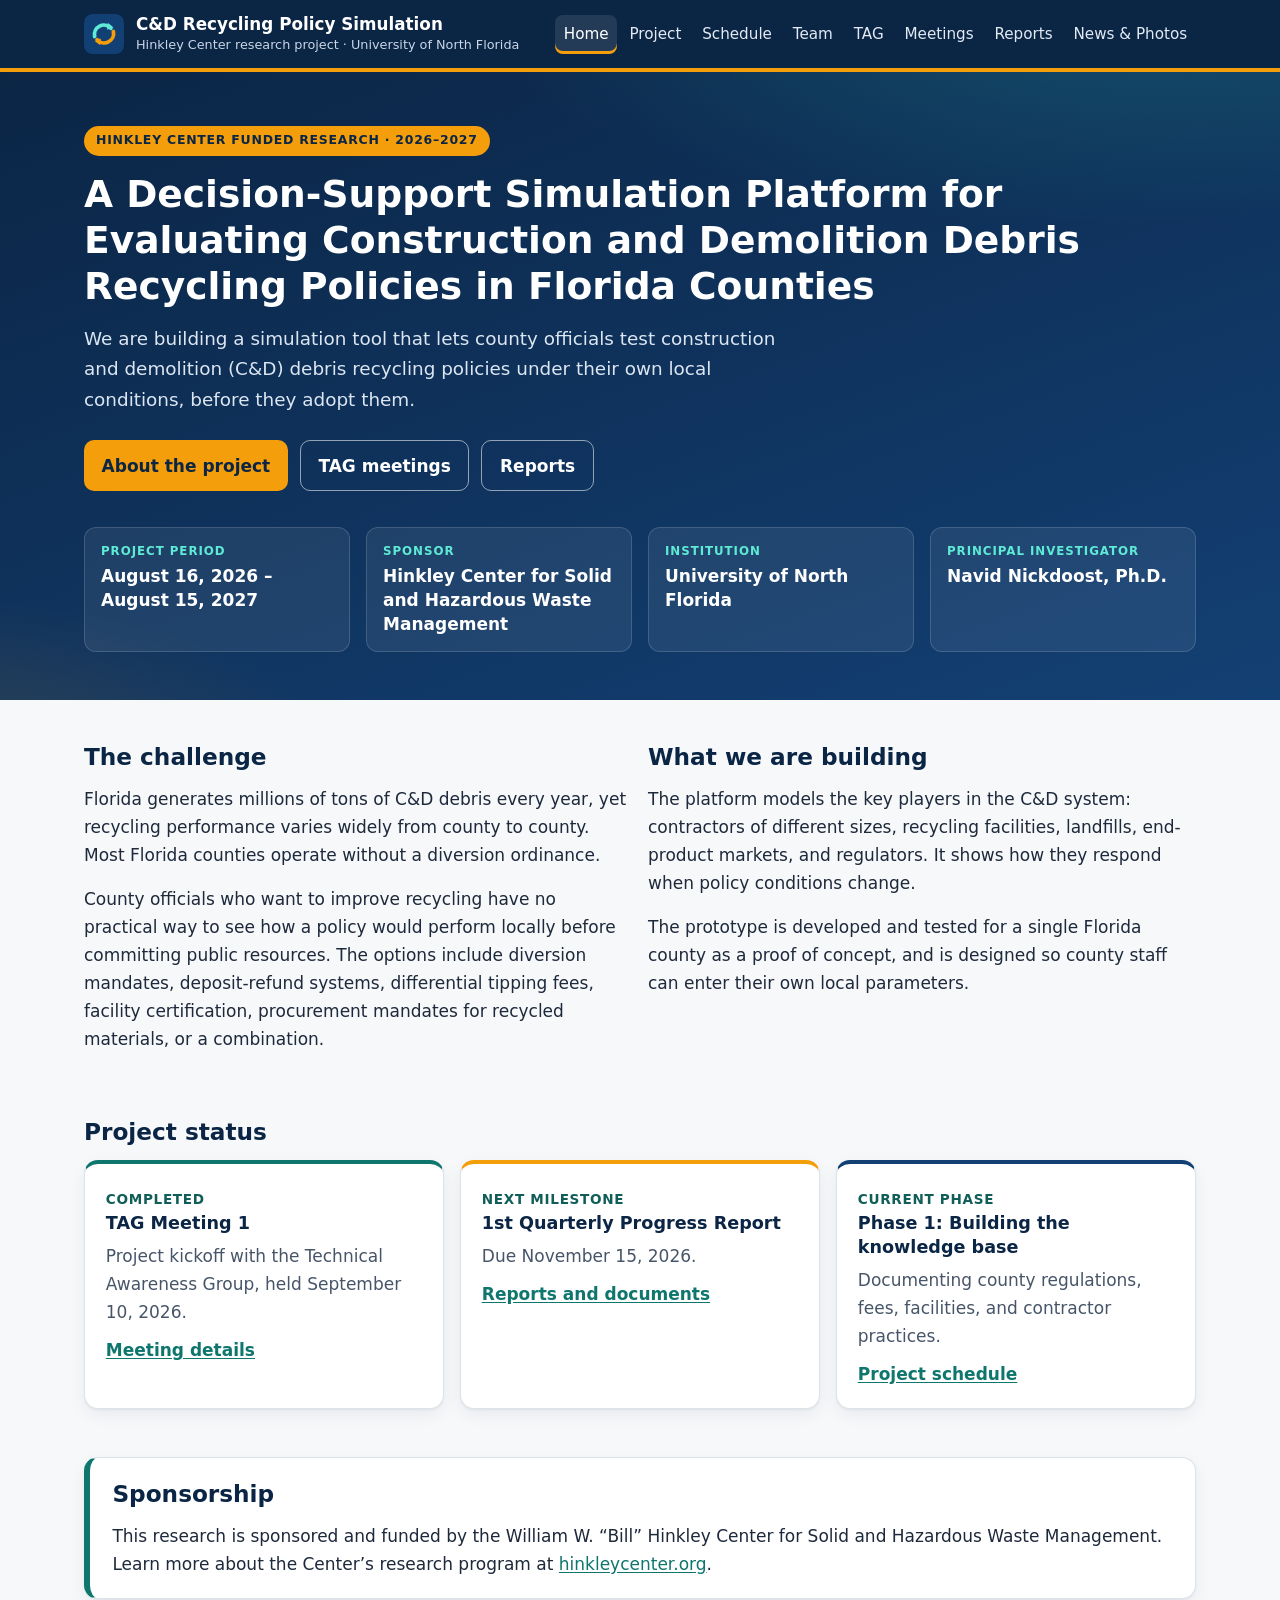
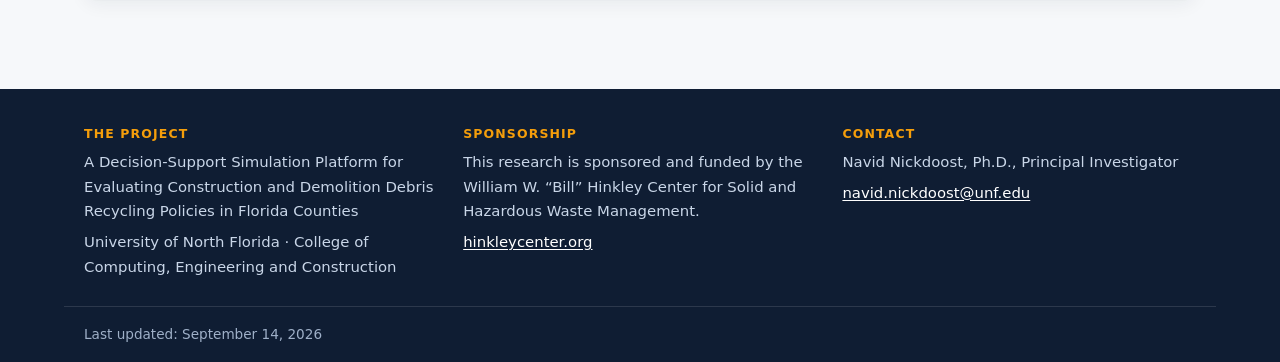
==== index.html @ fcd206d2 "Add project website" ====
<!DOCTYPE html>
<html lang="en">
<head>
  <meta charset="utf-8">
  <meta name="viewport" content="width=device-width, initial-scale=1">
  <title>C&amp;D Recycling Policy Simulation | Hinkley Center Research Project</title>
  <meta name="description" content="A Hinkley Center funded project at the University of North Florida building a simulation tool that lets Florida counties test construction and demolition debris recycling policies before adopting them.">
  <meta property="og:title" content="C&amp;D Recycling Policy Simulation | Hinkley Center Research Project">
  <meta property="og:description" content="A Hinkley Center funded project at the University of North Florida building a simulation tool that lets Florida counties test construction and demolition debris recycling policies before adopting them.">
  <meta property="og:type" content="website">
  <link rel="icon" href="favicon.svg" type="image/svg+xml">
  <link rel="stylesheet" href="style.css">
</head>
<body>
  <a class="skip-link" href="#main">Skip to main content</a>

  <header class="site-header">
    <div class="wrap header-inner">
      <a class="brand" href="index.html">
        <svg class="brand-mark" viewBox="0 0 64 64" aria-hidden="true" focusable="false"><rect width="64" height="64" rx="14" fill="#134074"/><path d="M17 36a15 15 0 0 1 26-13" fill="none" stroke="#5EEAD4" stroke-width="6" stroke-linecap="round"/><path d="M47 28a15 15 0 0 1-26 13" fill="none" stroke="#F59E0B" stroke-width="6" stroke-linecap="round"/><path d="M38 14l9 7-10 4z" fill="#5EEAD4"/><path d="M26 50l-9-7 10-4z" fill="#F59E0B"/></svg>
        <span>
          <span class="brand-name">C&amp;D Recycling Policy Simulation</span>
          <span class="brand-sub">Hinkley Center research project &middot; University of North Florida</span>
        </span>
      </a>
      <nav class="site-nav" aria-label="Main">
        <ul>
          <li><a href="index.html" aria-current="page">Home</a></li>
          <li><a href="project.html">Project</a></li>
          <li><a href="schedule.html">Schedule</a></li>
          <li><a href="team.html">Team</a></li>
          <li><a href="tag.html">TAG</a></li>
          <li><a href="meetings.html">Meetings</a></li>
          <li><a href="reports.html">Reports</a></li>
          <li><a href="news.html">News &amp; Photos</a></li>
        </ul>
      </nav>
    </div>
  </header>

  <main id="main">
    <section class="hero">
      <div class="wrap">
        <span class="eyebrow">Hinkley Center funded research &middot; 2026&ndash;2027</span>
        <h1>A Decision-Support Simulation Platform for Evaluating Construction and Demolition Debris Recycling Policies in Florida Counties</h1>
        <p class="lead">We are building a simulation tool that lets county officials test construction and demolition (C&amp;D) debris recycling policies under their own local conditions, before they adopt them.</p>
        <div class="actions">
          <a class="btn btn-primary" href="project.html">About the project</a>
          <a class="btn btn-ghost" href="meetings.html">TAG meetings</a>
          <a class="btn btn-ghost" href="reports.html">Reports</a>
        </div>
        <dl class="facts">
          <div class="fact"><dt>Project period</dt><dd>August 16, 2026 &ndash; August 15, 2027</dd></div>
          <div class="fact"><dt>Sponsor</dt><dd>Hinkley Center for Solid and Hazardous Waste Management</dd></div>
          <div class="fact"><dt>Institution</dt><dd>University of North Florida</dd></div>
          <div class="fact"><dt>Principal Investigator</dt><dd>Navid Nickdoost, Ph.D.</dd></div>
        </dl>
      </div>
    </section>

    <section class="section">
      <div class="wrap grid grid-wide">
        <div class="prose">
          <h2>The challenge</h2>
          <p>Florida generates millions of tons of C&amp;D debris every year, yet recycling performance varies widely from county to county. Most Florida counties operate without a diversion ordinance.</p>
          <p>County officials who want to improve recycling have no practical way to see how a policy would perform locally before committing public resources. The options include diversion mandates, deposit-refund systems, differential tipping fees, facility certification, procurement mandates for recycled materials, or a combination.</p>
        </div>
        <div class="prose">
          <h2>What we are building</h2>
          <p>The platform models the key players in the C&amp;D system: contractors of different sizes, recycling facilities, landfills, end-product markets, and regulators. It shows how they respond when policy conditions change.</p>
          <p>The prototype is developed and tested for a single Florida county as a proof of concept, and is designed so county staff can enter their own local parameters.</p>
        </div>
      </div>
    </section>

    <section class="section">
      <div class="wrap">
        <h2>Project status</h2>
        <div class="grid">
          <div class="card card-accent">
            <span class="meta">Completed</span>
            <h3>TAG Meeting 1</h3>
            <p>Project kickoff with the Technical Awareness Group, held September 10, 2026.</p>
            <a class="more" href="meetings.html#tag-1">Meeting details</a>
          </div>
          <div class="card card-amber">
            <span class="meta">Next milestone</span>
            <h3>1st Quarterly Progress Report</h3>
            <p>Due November 15, 2026.</p>
            <a class="more" href="reports.html">Reports and documents</a>
          </div>
          <div class="card card-navy">
            <span class="meta">Current phase</span>
            <h3>Phase 1: Building the knowledge base</h3>
            <p>Documenting county regulations, fees, facilities, and contractor practices.</p>
            <a class="more" href="schedule.html">Project schedule</a>
          </div>
        </div>
      </div>
    </section>

    <section class="section">
      <div class="wrap">
        <div class="sponsor">
          <h2>Sponsorship</h2>
          <p>This research is sponsored and funded by the William W. &ldquo;Bill&rdquo; Hinkley Center for Solid and Hazardous Waste Management. Learn more about the Center&rsquo;s research program at <a href="https://www.hinkleycenter.org/">hinkleycenter.org</a>.</p>
        </div>
      </div>
    </section>

  </main>

  <footer class="site-footer">
    <div class="wrap footer-grid">
      <div>
        <h2>The project</h2>
        <p>A Decision-Support Simulation Platform for Evaluating Construction and Demolition Debris Recycling Policies in Florida Counties</p>
        <p>University of North Florida &middot; College of Computing, Engineering and Construction</p>
      </div>
      <div>
        <h2>Sponsorship</h2>
        <p>This research is sponsored and funded by the William W. &ldquo;Bill&rdquo; Hinkley Center for Solid and Hazardous Waste Management.</p>
        <p><a href="https://www.hinkleycenter.org/">hinkleycenter.org</a></p>
      </div>
      <div>
        <h2>Contact</h2>
        <p>Navid Nickdoost, Ph.D., Principal Investigator</p>
        <p><a href="mailto:navid.nickdoost@unf.edu">navid.nickdoost@unf.edu</a></p>
      </div>
    </div>
    <div class="wrap footer-bottom">
      <!-- Update this date whenever you change the site. -->
      Last updated: September 14, 2026
    </div>
  </footer>
</body>
</html>
---- style.css ----
/* ==========================================================================
   C&D Recycling Policy Simulation — project website styles
   Palette: navy / teal / amber. All text colour pairs meet WCAG 2.1 AA.
   ========================================================================== */

:root {
  --navy: #0B2545;
  --navy-2: #134074;
  --navy-ink: #0F1D33;
  --teal: #0F766E;
  --teal-dark: #115E59;
  --teal-soft: #E6F4F1;
  --teal-bright: #5EEAD4;
  --amber: #F59E0B;
  --amber-soft: #FEF3C7;
  --amber-ink: #92400E;
  --ink: #1E293B;
  --muted: #475569;
  --line: #DDE3EA;
  --bg: #F6F8FA;
  --card: #FFFFFF;
  --radius: 14px;
  --shadow: 0 1px 2px rgba(15, 29, 51, .06), 0 6px 18px rgba(15, 29, 51, .06);
  --max: 72rem;
}

*, *::before, *::after { box-sizing: border-box; }
html { -webkit-text-size-adjust: 100%; }
body {
  margin: 0;
  background: var(--bg);
  color: var(--ink);
  font: 17px/1.65 system-ui, -apple-system, "Segoe UI", Roboto, "Helvetica Neue", Arial, sans-serif;
}
img { max-width: 100%; height: auto; }
a { color: var(--teal); text-underline-offset: 2px; }
a:hover { color: var(--teal-dark); }
:focus-visible { outline: 3px solid var(--amber); outline-offset: 2px; border-radius: 4px; }

.visually-hidden {
  position: absolute !important; width: 1px; height: 1px; padding: 0; margin: -1px;
  overflow: hidden; clip: rect(0 0 0 0); white-space: nowrap; border: 0;
}
.skip-link {
  position: absolute; left: -999px; top: 0; z-index: 10;
  background: var(--amber); color: var(--navy); padding: .6rem 1rem; font-weight: 700;
}
.skip-link:focus { left: 1rem; top: 1rem; }

.wrap { max-width: var(--max); margin: 0 auto; padding-inline: 20px; }

/* ---------- Header & navigation ---------- */
.site-header { background: var(--navy); color: #fff; border-bottom: 4px solid var(--amber); }
.header-inner {
  display: flex; align-items: center; justify-content: space-between;
  gap: .75rem 1.5rem; flex-wrap: wrap; padding-block: .85rem;
}
.brand { display: flex; align-items: center; gap: .75rem; color: #fff; text-decoration: none; }
.brand:hover { color: #fff; }
.brand-mark { width: 40px; height: 40px; flex: none; }
.brand-name { display: block; font-weight: 700; font-size: 1.05rem; line-height: 1.2; }
.brand-sub { display: block; font-size: .8rem; color: #C9D6E8; }
.site-nav ul { list-style: none; margin: 0; padding: 0; display: flex; gap: .2rem; }
.site-nav a {
  display: block; padding: .45rem .55rem; border-radius: 8px;
  color: #E2EAF4; text-decoration: none; font-size: .95rem; font-weight: 500; white-space: nowrap;
}
.site-nav a:hover { background: rgba(255, 255, 255, .08); color: #fff; }
.site-nav a[aria-current="page"] {
  color: #fff; background: rgba(255, 255, 255, .1); box-shadow: inset 0 -3px 0 var(--amber);
}
@media (max-width: 1060px) {
  .site-nav { width: 100%; overflow-x: auto; -webkit-overflow-scrolling: touch; }
  .site-nav ul { padding-bottom: .3rem; }
}

/* ---------- Hero (home) ---------- */
.hero {
  color: #fff; padding-block: 3.25rem 3rem;
  background:
    radial-gradient(1100px 380px at 88% -12%, rgba(45, 212, 191, .20), transparent 60%),
    radial-gradient(760px 300px at -8% 112%, rgba(245, 158, 11, .16), transparent 60%),
    linear-gradient(160deg, var(--navy) 0%, var(--navy-2) 100%);
}
.eyebrow {
  display: inline-block; background: var(--amber); color: var(--navy);
  font-weight: 700; font-size: .78rem; letter-spacing: .06em; text-transform: uppercase;
  padding: .3rem .75rem; border-radius: 999px;
}
.hero h1 { font-size: clamp(1.55rem, 3.2vw, 2.35rem); line-height: 1.22; margin: 1rem 0 .9rem; max-width: 44ch; }
.hero .lead { font-size: 1.15rem; color: #DCE6F2; max-width: 62ch; margin: 0; }
.actions { display: flex; flex-wrap: wrap; gap: .75rem; margin-top: 1.6rem; }
.btn {
  display: inline-flex; align-items: center; gap: .4rem; padding: .65rem 1.1rem;
  border-radius: 10px; font-weight: 600; text-decoration: none;
}
.btn-primary { background: var(--amber); color: var(--navy); }
.btn-primary:hover { background: #FBBF24; color: var(--navy); }
.btn-ghost { border: 1.5px solid rgba(255, 255, 255, .55); color: #fff; }
.btn-ghost:hover { background: rgba(255, 255, 255, .1); color: #fff; }
.facts {
  display: grid; gap: 1rem; margin: 2.2rem 0 0; padding: 0;
  grid-template-columns: repeat(auto-fit, minmax(210px, 1fr));
}
.fact {
  background: rgba(255, 255, 255, .07); border: 1px solid rgba(255, 255, 255, .15);
  border-radius: 12px; padding: .9rem 1rem;
}
.fact dt { font-size: .74rem; text-transform: uppercase; letter-spacing: .08em; color: var(--teal-bright); font-weight: 700; }
.fact dd { margin: .25rem 0 0; font-weight: 600; line-height: 1.4; }

/* ---------- Inner page header ---------- */
.page-hero { background: linear-gradient(160deg, var(--navy), var(--navy-2)); color: #fff; padding-block: 2.2rem 2rem; }
.kicker { color: var(--teal-bright); font-weight: 700; font-size: .8rem; letter-spacing: .08em; text-transform: uppercase; }
.page-hero h1 { margin: .35rem 0 .4rem; font-size: clamp(1.6rem, 3vw, 2.2rem); line-height: 1.2; }
.page-hero p { color: #DCE6F2; max-width: 68ch; margin: 0; }

/* ---------- Sections & typography ---------- */
.section { padding-block: 2.6rem; }
.section + .section { padding-top: .4rem; }
h2 { font-size: 1.45rem; line-height: 1.3; color: var(--navy); margin: 0 0 .8rem; }
h3 { font-size: 1.1rem; line-height: 1.35; color: var(--navy); margin: 0 0 .4rem; }
.section-intro { color: var(--muted); max-width: 70ch; margin: -.3rem 0 1.3rem; }
.prose { max-width: 72ch; }
.prose p { margin: 0 0 1rem; }

/* ---------- Cards & grids ---------- */
.grid { display: grid; gap: 1rem; grid-template-columns: repeat(auto-fit, minmax(240px, 1fr)); }
.grid-wide { grid-template-columns: repeat(auto-fit, minmax(320px, 1fr)); }
.card {
  background: var(--card); border: 1px solid var(--line); border-radius: var(--radius);
  padding: 1.25rem 1.3rem; box-shadow: var(--shadow);
}
.card > p { margin: .35rem 0 0; color: var(--muted); }
.card-accent { border-top: 4px solid var(--teal); }
.card-amber { border-top: 4px solid var(--amber); }
.card-navy { border-top: 4px solid var(--navy-2); }
.card .meta { font-size: .85rem; font-weight: 700; color: var(--teal-dark); text-transform: uppercase; letter-spacing: .05em; }
.card a.more { display: inline-block; margin-top: .6rem; font-weight: 600; }

.phase-num {
  display: inline-grid; place-items: center; width: 2.1rem; height: 2.1rem; border-radius: 50%;
  background: var(--amber); color: var(--navy); font-weight: 800; margin-bottom: .6rem;
}
.plain-list { margin: .4rem 0 0; padding-left: 1.2rem; color: var(--muted); }
.plain-list li { margin-bottom: .3rem; }

/* ---------- Badges & callouts ---------- */
.badge {
  display: inline-block; font-size: .78rem; font-weight: 700; line-height: 1.4;
  padding: .18rem .6rem; border-radius: 999px; white-space: nowrap;
}
.badge-live { background: var(--teal-soft); color: var(--teal-dark); }
.badge-pending { background: var(--amber-soft); color: var(--amber-ink); }
.badge-planned { background: #EEF2F7; color: #334155; }

.note {
  background: var(--amber-soft); border-left: 5px solid var(--amber); border-radius: 10px;
  padding: .95rem 1.1rem; color: #5B3A06; max-width: 78ch;
}
.note p { margin: 0; }
.sponsor {
  background: #fff; border: 1px solid var(--line); border-left: 6px solid var(--teal);
  border-radius: var(--radius); padding: 1.3rem 1.4rem; box-shadow: var(--shadow);
}
.sponsor p { margin: .3rem 0 0; }

/* ---------- Tables ---------- */
.table-wrap { position: relative; overflow-x: auto; border: 1px solid var(--line); border-radius: 12px; background: #fff; box-shadow: var(--shadow); }
table { border-collapse: collapse; width: 100%; font-size: .95rem; }
caption { text-align: left; padding: .9rem 1rem .5rem; font-weight: 700; color: var(--navy); }
th, td { padding: .7rem 1rem; border-top: 1px solid var(--line); text-align: left; vertical-align: top; }
thead th {
  background: #F1F5F9; color: var(--navy); font-size: .78rem; text-transform: uppercase; letter-spacing: .05em;
}
tbody th { font-weight: 600; color: var(--ink); }
td.nowrap, th.nowrap { white-space: nowrap; }

/* Gantt chart */
.gantt { min-width: 760px; }
.gantt th.m, .gantt td.m { width: 2.3rem; padding: .6rem 0; text-align: center; }
.gantt td.m { border-left: 1px dashed #E5EAF0; }
.bar { display: block; height: .95rem; background: var(--teal); }
.bar.start { border-radius: 6px 0 0 6px; margin-left: 3px; }
.bar.end { border-radius: 0 6px 6px 0; margin-right: 3px; }
.bar.start.end { border-radius: 6px; }

/* ---------- Project page ---------- */
.abstract-layout {
  display: grid; gap: 2.2rem; align-items: start;
  grid-template-columns: minmax(0, 9fr) minmax(0, 11fr);
}
.framework {
  margin: 0; position: sticky; top: 1.5rem;
  background: #fff; border: 1px solid var(--line); border-radius: var(--radius);
  padding: .9rem; box-shadow: var(--shadow);
}
.framework img { display: block; width: 100%; height: auto; border-radius: 8px; }
.framework figcaption { margin-top: .75rem; font-size: .9rem; line-height: 1.5; color: var(--muted); }
.framework figcaption a { font-weight: 600; white-space: nowrap; }
@media (max-width: 980px) {
  .abstract-layout { grid-template-columns: 1fr; }
  .framework { position: static; }
}
.grid-tight { grid-template-columns: repeat(auto-fit, minmax(190px, 1fr)); }
.benefit-grid { grid-template-columns: repeat(auto-fit, minmax(min(420px, 100%), 1fr)); }
.benefit .benefit-lead { color: var(--teal-dark); font-weight: 700; margin: .1rem 0 .5rem; }
.benefit > p { color: var(--muted); }
.benefit .plain-list { margin-top: .6rem; }
.done-date { display: inline-block; margin-left: .35rem; font-size: .85rem; color: var(--muted); }

/* ---------- Team ---------- */
.person { display: flex; gap: 1rem; align-items: flex-start; }
.avatar {
  width: 84px; height: 84px; border-radius: 50%; flex: none; display: grid; place-items: center;
  background: linear-gradient(145deg, var(--navy), var(--navy-2)); color: #fff;
  font-weight: 700; font-size: 1.35rem; border: 3px solid var(--amber-soft); object-fit: cover;
}
.person h3 { margin-bottom: .1rem; }
.person p { margin: .25rem 0 0; color: var(--muted); font-size: .95rem; line-height: 1.5; }
.role {
  display: inline-block; margin-top: .25rem; font-size: .76rem; font-weight: 700; color: var(--teal-dark);
  background: var(--teal-soft); padding: .12rem .55rem; border-radius: 999px;
}

/* ---------- Meetings ---------- */
.meeting { display: grid; gap: .9rem; }
.meeting-head { display: flex; flex-wrap: wrap; align-items: center; justify-content: space-between; gap: .5rem; }
.meeting-head h2 { margin: 0; font-size: 1.3rem; }
.meeting dl { display: grid; grid-template-columns: max-content 1fr; gap: .35rem 1rem; margin: 0; }
.meeting dt { font-weight: 700; color: var(--navy); }
.meeting dd { margin: 0; color: var(--ink); }
.materials { list-style: none; margin: 0; padding: 0; display: grid; gap: .5rem; grid-template-columns: repeat(auto-fit, minmax(200px, 1fr)); }
.materials li {
  display: flex; justify-content: space-between; align-items: center; gap: .5rem;
  border: 1px solid var(--line); border-radius: 10px; padding: .55rem .8rem; background: #FBFCFD;
}
.materials .label { font-weight: 600; }

/* ---------- News timeline ---------- */
.timeline { list-style: none; margin: 0; padding: 0 0 0 .2rem; border-left: 3px solid #CFE7E2; max-width: 75ch; }
.timeline li { position: relative; padding: 0 0 1.6rem 1.5rem; }
.timeline li::before {
  content: ""; position: absolute; left: -10px; top: .35rem; width: 17px; height: 17px; border-radius: 50%;
  background: var(--amber); border: 3px solid var(--bg);
}
.timeline time { font-size: .85rem; font-weight: 700; color: var(--teal-dark); text-transform: uppercase; letter-spacing: .04em; }
.timeline h3 { margin: .15rem 0 .25rem; }
.timeline p { margin: 0; color: var(--muted); }
.photo-grid { display: grid; gap: 1rem; grid-template-columns: repeat(auto-fit, minmax(220px, 1fr)); }
.photo-grid figure { margin: 0; background: #fff; border: 1px solid var(--line); border-radius: 12px; overflow: hidden; }
.photo-grid img { display: block; width: 100%; aspect-ratio: 4 / 3; object-fit: cover; }
.photo-grid figcaption { padding: .6rem .8rem; font-size: .9rem; color: var(--muted); }

/* ---------- Footer ---------- */
.site-footer { background: var(--navy-ink); color: #C9D6E8; margin-top: 3rem; font-size: .93rem; }
.footer-grid { display: grid; gap: 1.6rem; grid-template-columns: repeat(auto-fit, minmax(230px, 1fr)); padding-block: 2.3rem 1.3rem; }
.site-footer h2 { font-size: .78rem; letter-spacing: .09em; text-transform: uppercase; color: var(--amber); margin: 0 0 .5rem; }
.site-footer p { margin: 0 0 .4rem; }
.site-footer a { color: #fff; }
.footer-bottom { border-top: 1px solid rgba(255, 255, 255, .12); padding-block: 1rem; font-size: .85rem; color: #9FB0C8; }

@media (max-width: 560px) {
  body { font-size: 16px; }
  .person { flex-direction: column; }
  .meeting dl { grid-template-columns: 1fr; }
  .meeting dd { margin-bottom: .4rem; }
}

@media print {
  .site-header, .site-nav, .actions, .skip-link { display: none; }
  .hero, .page-hero { background: none; color: var(--ink); }
  .hero .lead, .page-hero p { color: var(--ink); }
  .card, .table-wrap, .system { box-shadow: none; }
}
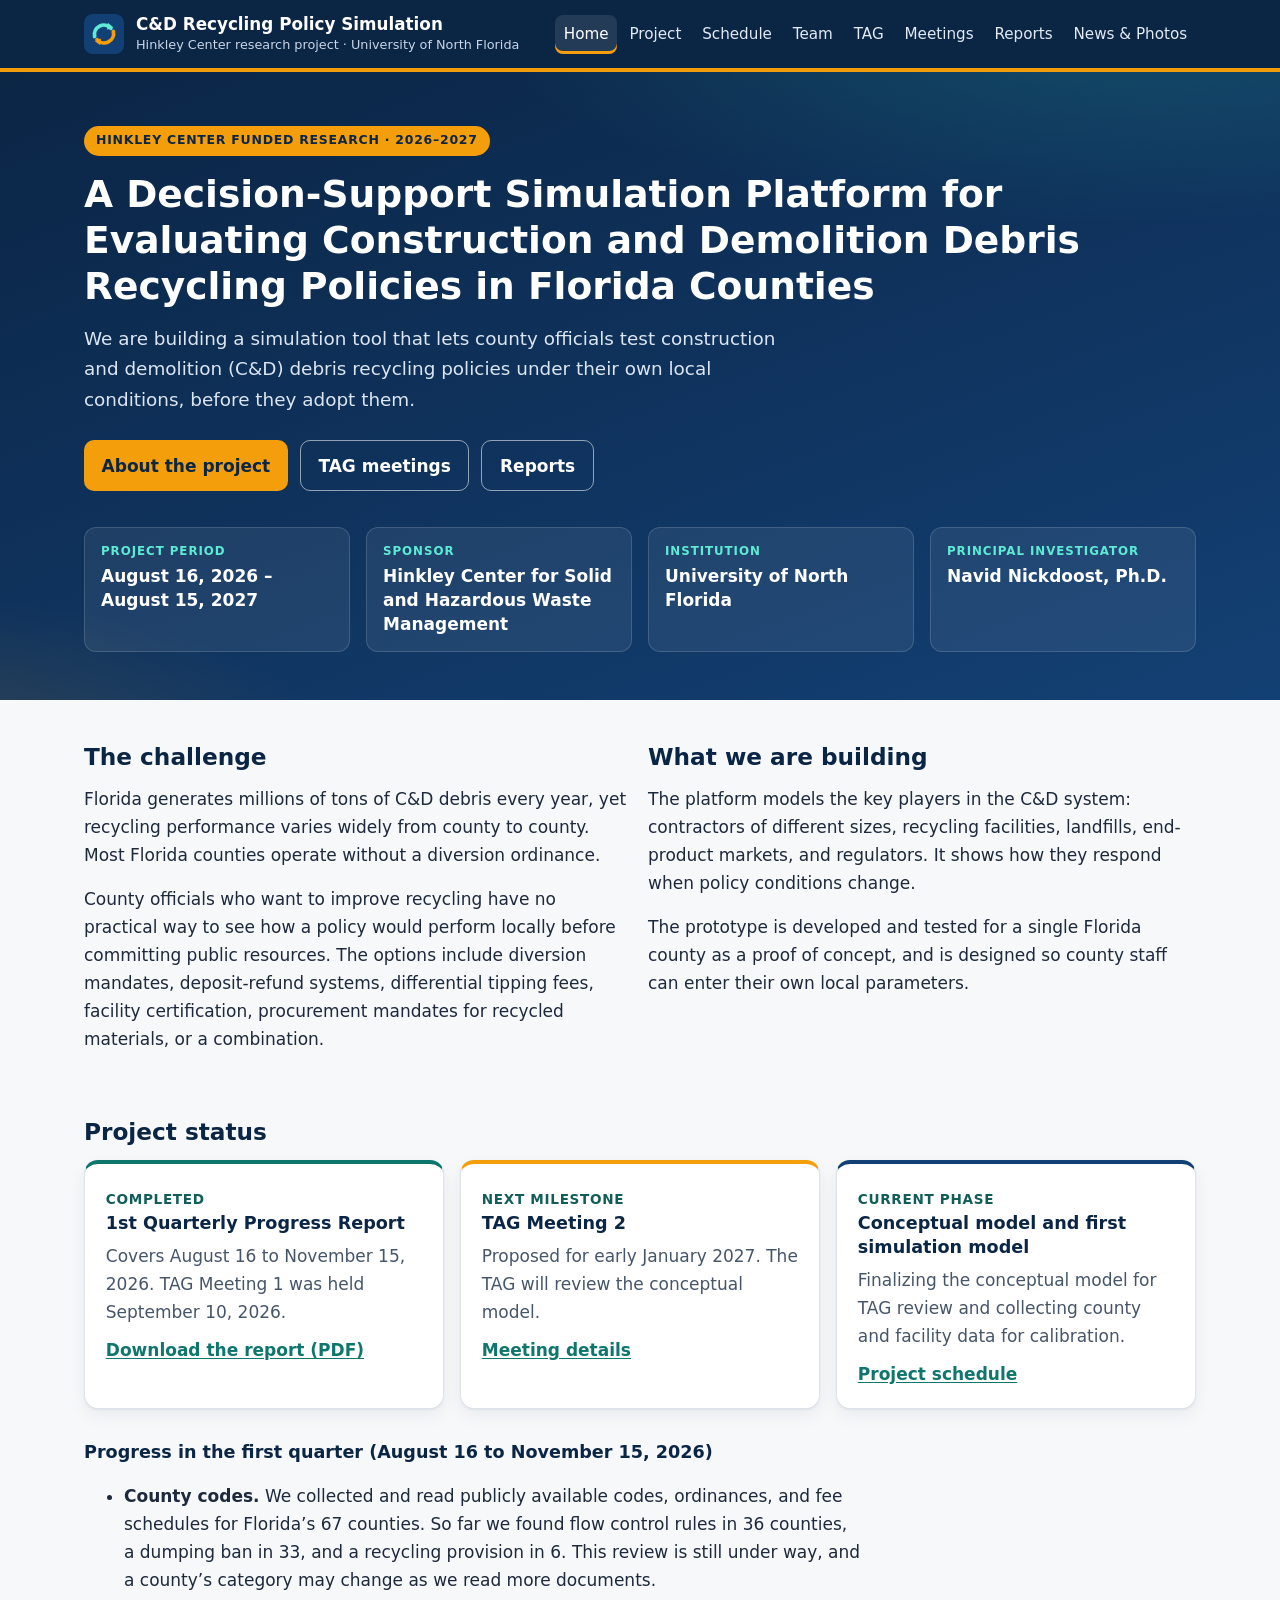
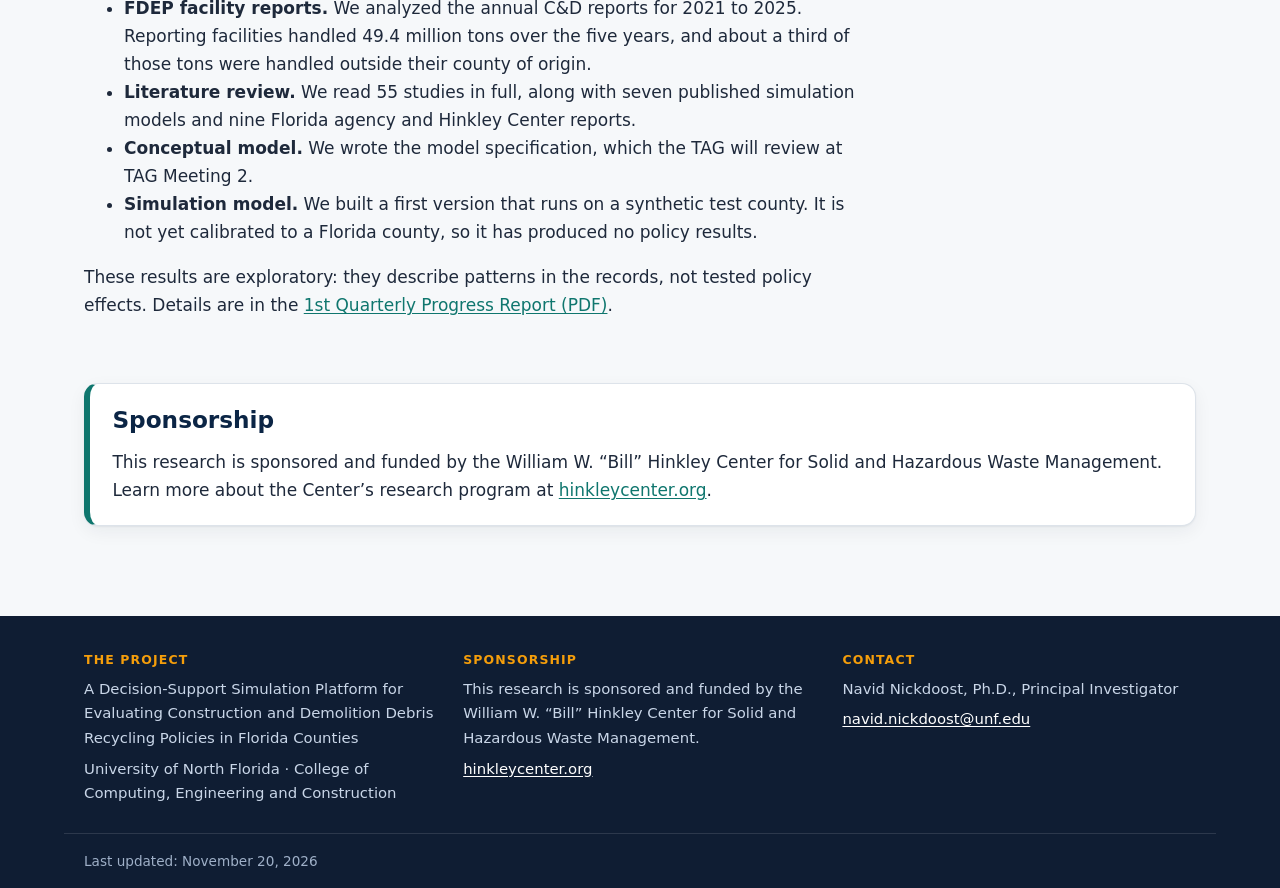
==== commit ae62c1bb: "Post 1st quarterly progress report, add TAG members, update project progress Co-Authored-By: Claude " ====
--- a/index.html
+++ b/index.html
@@ -79,22 +79,34 @@
         <div class="grid">
           <div class="card card-accent">
             <span class="meta">Completed</span>
-            <h3>TAG Meeting 1</h3>
-            <p>Project kickoff with the Technical Awareness Group, held September 10, 2026.</p>
-            <a class="more" href="meetings.html#tag-1">Meeting details</a>
+            <h3>1st Quarterly Progress Report</h3>
+            <p>Covers August 16 to November 15, 2026. TAG Meeting 1 was held September 10, 2026.</p>
+            <a class="more" href="Q1-progress-report.pdf">Download the report (PDF)</a>
           </div>
           <div class="card card-amber">
             <span class="meta">Next milestone</span>
-            <h3>1st Quarterly Progress Report</h3>
-            <p>Due November 15, 2026.</p>
-            <a class="more" href="reports.html">Reports and documents</a>
+            <h3>TAG Meeting 2</h3>
+            <p>Proposed for early January 2027. The TAG will review the conceptual model.</p>
+            <a class="more" href="meetings.html#tag-2">Meeting details</a>
           </div>
           <div class="card card-navy">
             <span class="meta">Current phase</span>
-            <h3>Phase 1: Building the knowledge base</h3>
-            <p>Documenting county regulations, fees, facilities, and contractor practices.</p>
+            <h3>Conceptual model and first simulation model</h3>
+            <p>Finalizing the conceptual model for TAG review and collecting county and facility data for calibration.</p>
             <a class="more" href="schedule.html">Project schedule</a>
           </div>
+        </div>
+
+        <div class="prose" style="margin-top:2rem">
+          <h3>Progress in the first quarter (August 16 to November 15, 2026)</h3>
+          <ul>
+            <li><strong>County codes.</strong> We collected and read publicly available codes, ordinances, and fee schedules for Florida&rsquo;s 67 counties. So far we found flow control rules in 36 counties, a dumping ban in 33, and a recycling provision in 6. This review is still under way, and a county&rsquo;s category may change as we read more documents.</li>
+            <li><strong>FDEP facility reports.</strong> We analyzed the annual C&amp;D reports for 2021 to 2025. Reporting facilities handled 49.4 million tons over the five years, and about a third of those tons were handled outside their county of origin.</li>
+            <li><strong>Literature review.</strong> We read 55 studies in full, along with seven published simulation models and nine Florida agency and Hinkley Center reports.</li>
+            <li><strong>Conceptual model.</strong> We wrote the model specification, which the TAG will review at TAG Meeting 2.</li>
+            <li><strong>Simulation model.</strong> We built a first version that runs on a synthetic test county. It is not yet calibrated to a Florida county, so it has produced no policy results.</li>
+          </ul>
+          <p>These results are exploratory: they describe patterns in the records, not tested policy effects. Details are in the <a href="Q1-progress-report.pdf">1st Quarterly Progress Report (PDF)</a>.</p>
         </div>
       </div>
     </section>
@@ -130,7 +142,7 @@
     </div>
     <div class="wrap footer-bottom">
       <!-- Update this date whenever you change the site. -->
-      Last updated: September 14, 2026
+      Last updated: November 20, 2026
     </div>
   </footer>
 </body>
